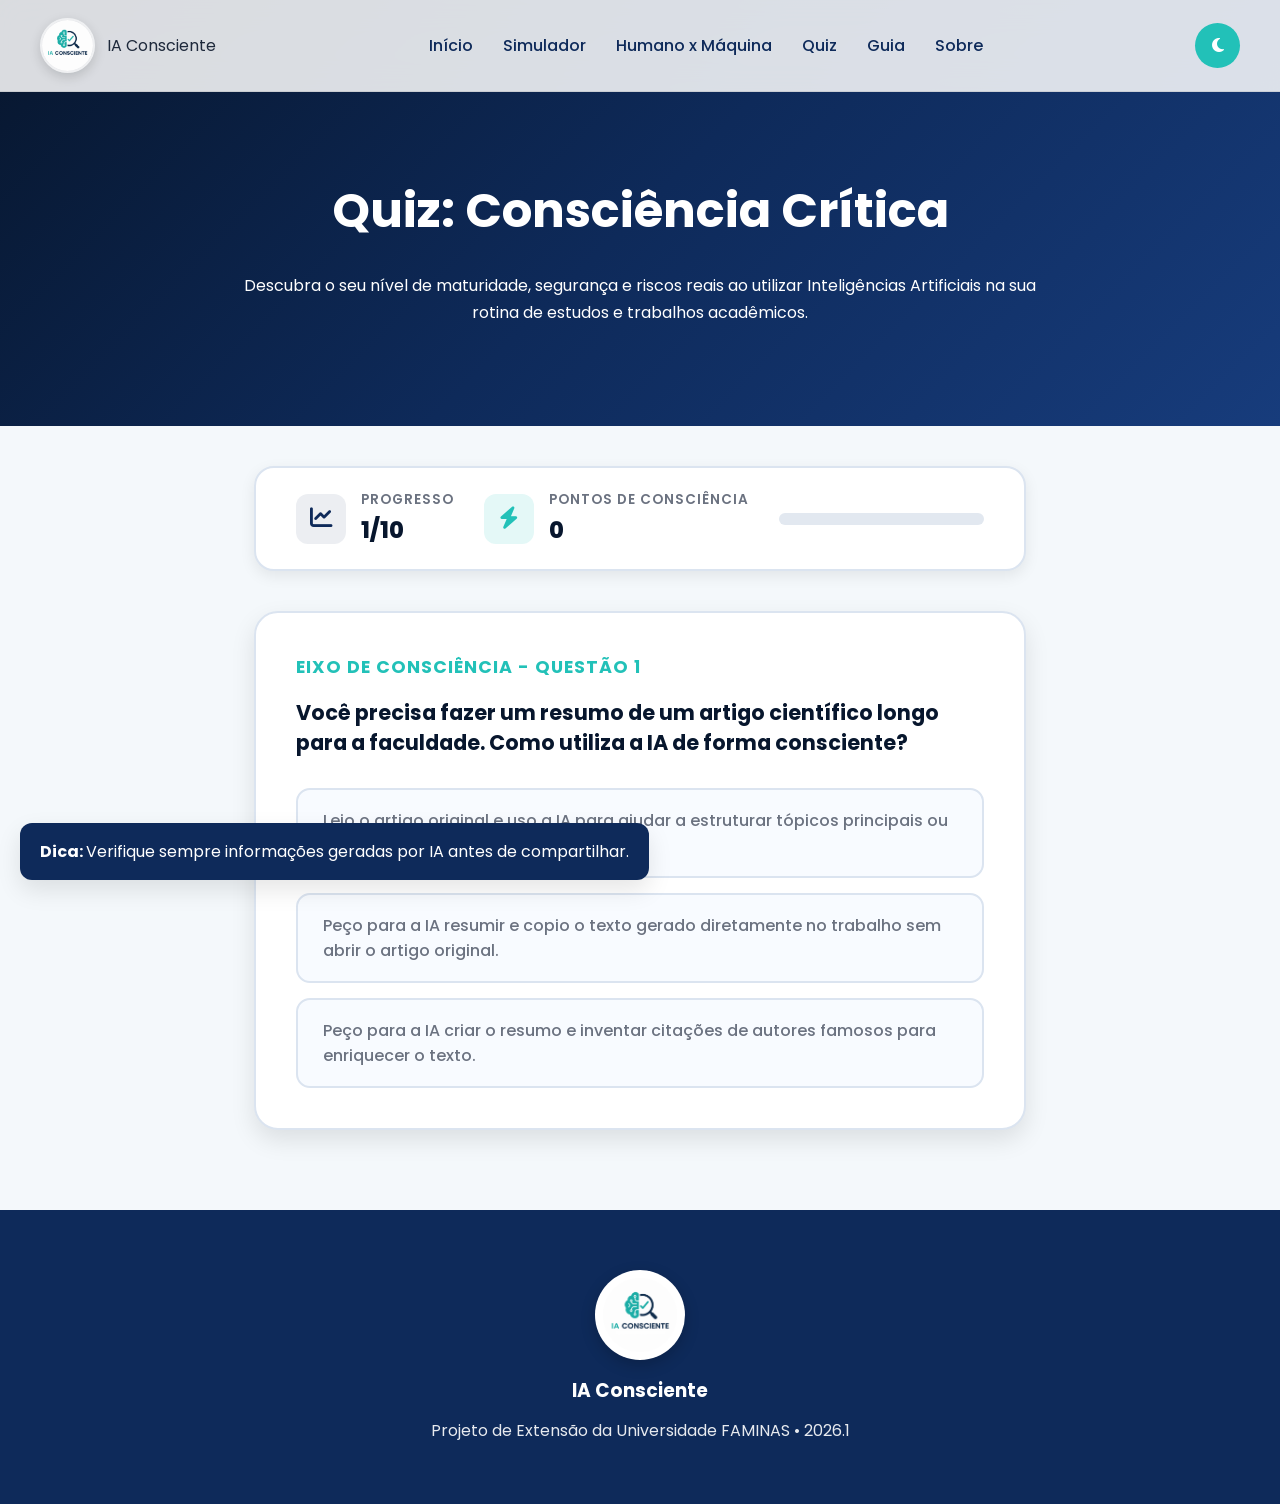
==== html/quiz.html @ b516a32a "simulador + turing + quiz" ====
<!doctype html>
<html lang="pt-BR">
  <head>
    <meta charset="UTF-8" />
    <meta name="viewport" content="width=device-width, initial-scale=1.0" />
    <title>Quiz Consciência de IA | IA Consciente</title>

    <link rel="icon" href="../img/logo-arredondada.png" type="image/png" />

    <link rel="stylesheet" href="../css/style.css" />
    <link rel="stylesheet" href="../css/quiz.css" />

    <link rel="preconnect" href="https://fonts.googleapis.com" />
    <link rel="preconnect" href="https://fonts.gstatic.com" crossorigin />
    <link
      href="https://fonts.googleapis.com/css2?family=Poppins:wght@300;400;500;600;700;800&display=swap"
      rel="stylesheet"
    />

    <link
      rel="stylesheet"
      href="https://cdnjs.cloudflare.com/ajax/libs/font-awesome/6.5.2/css/all.min.css"
    />
  </head>
  <body>
    <header>
      <nav class="navbar" aria-label="Navegação principal">
        <a href="index.html" class="logo-area">
          <img src="../img/logo.png" alt="IA Consciente" loading="lazy" />
          <span>IA Consciente</span>
        </a>

        <ul class="nav-links">
          <li><a href="index.html">Início</a></li>
          <li><a href="simulador.html">Simulador</a></li>
          <li><a href="turing.html">Humano x Máquina</a></li>
          <li><a href="quiz.html">Quiz</a></li>
          <li><a href="#guia-verificacao">Guia</a></li>
          <li><a href="sobre.html">Sobre</a></li>
        </ul>

        <div class="nav-buttons">
          <button
            id="darkModeBtn"
            type="button"
            aria-label="Alternar modo escuro"
          >
            <i class="fa-solid fa-moon"></i>
          </button>
          <button id="menuBtn" type="button" aria-label="Abrir menu">
            <i class="fa-solid fa-bars"></i>
          </button>
        </div>
      </nav>
    </header>

    <section class="page-header quiz-hero">
      <div class="container">
        <h1>Quiz: Consciência Crítica</h1>
        <p class="hero-subtitle">
          Descubra o seu nível de maturidade, segurança e riscos reais ao
          utilizar Inteligências Artificiais na sua rotina de estudos e
          trabalhos acadêmicos.
        </p>
      </div>
    </section>

    <div class="quiz-container">
      <div class="painel-gamificado" id="painel-status-quiz">
        <div class="status-item">
          <div class="status-icone"><i class="fa-solid fa-chart-line"></i></div>
          <div class="status-info">
            <span class="status-label">Progresso</span>
            <span class="status-valor" id="pergunta-atual-txt">1/10</span>
          </div>
        </div>

        <div class="status-item">
          <div class="status-icone score-icon">
            <i class="fa-solid fa-bolt"></i>
          </div>
          <div class="status-info">
            <span class="status-label">Pontos de Consciência</span>
            <span class="status-valor" id="pontos-quiz-txt">0</span>
          </div>
        </div>

        <div class="barra-progresso-quiz">
          <div id="progresso-preenchido-quiz"></div>
        </div>
      </div>

      <div id="quiz-dinamico"></div>
    </div>

    <footer>
      <img src="../img/logo.png" alt="Logo IA Consciente" loading="lazy" />
      <h3>IA Consciente</h3>
      <p>Projeto de Extensão da Universidade FAMINAS • 2026.1</p>
    </footer>

    <script src="../js/script.js"></script>
    <script src="../js/quiz.js"></script>
  </body>
</html>
---- css/style.css ----
/* ==================================================
   RESET
================================================== */

* {
  margin: 0;
  padding: 0;
  box-sizing: border-box;
}

html {
  scroll-behavior: smooth;
}

body {
  font-family: "Poppins", sans-serif;
  background: #f4f8fb;
  color: #1e293b;
  overflow-x: hidden;
  line-height: 1.7;
}

img {
  max-width: 100%;
  display: block;
}

a {
  text-decoration: none;
}

ul {
  list-style: none;
}

/* ==================================================
   VARIÁVEIS
================================================== */

:root {
  --primary: #0e2a5a;
  --primary-dark: #07162d;
  --primary-light: #173c7c;

  --secondary: #22c1b8;
  --secondary-light: #48ddd5;
  --secondary-dark: #17a79f;

  --white: #ffffff;

  --dark: #07162d;

  --gray: #6b7280;
  --gray-light: #94a3b8;

  --bg: #f4f8fb;

  --card: #ffffff;

  --shadow-sm: 0 5px 15px rgba(0, 0, 0, 0.08);

  --shadow-md: 0 10px 25px rgba(0, 0, 0, 0.1);

  --shadow-lg: 0 20px 40px rgba(0, 0, 0, 0.15);

  --transition: 0.3s;
}

.dark .nav-links.ativo {
  background: #11213f;
  border: 1px solid rgba(255, 255, 255, 0.1);
}

.dark .nav-links.ativo a {
  color: white;
}

.dark .nav-links.ativo a:hover {
  color: var(--secondary);
}

.dark #menuBtn {
  color: white;
}

.dark .hero {
  background: linear-gradient(135deg, #07162d, #081120);
}
.dark .logo-area img {
  border-color: rgba(255, 255, 255, 0.15);
}

/* ==================================================
   CONTAINER GLOBAL
================================================== */

.container {
  max-width: 1300px;
  margin: auto;
  padding: 0 20px;
}

/* ==================================================
   UTILITÁRIOS
================================================== */

.text-center {
  text-align: center;
}

.hidden {
  display: none;
}

.mt-1 {
  margin-top: 10px;
}

.mt-2 {
  margin-top: 20px;
}

.mt-3 {
  margin-top: 30px;
}

.mt-4 {
  margin-top: 40px;
}

.mb-1 {
  margin-bottom: 10px;
}

.mb-2 {
  margin-bottom: 20px;
}

.mb-3 {
  margin-bottom: 30px;
}

.mb-4 {
  margin-bottom: 40px;
}

/* ==================================================
   TÍTULOS GLOBAIS
================================================== */

.section-title {
  text-align: center;
  font-size: 2.8rem;
  color: var(--primary);
  margin-bottom: 15px;
}

.section-subtitle {
  text-align: center;
  max-width: 800px;
  margin: auto;
  margin-bottom: 50px;
  color: var(--gray);
}

/* ==================================================
   DARK MODE
================================================== */

.dark {
  background: #081120;
  color: white;
}

.dark header {
  background: rgba(8, 17, 32, 0.92);
}

.dark .logo-area span {
  color: white;
}

.dark .nav-links a {
  color: white;
}

.dark .card,
.dark .risk,
.dark .case-card,
.dark .stat-card,
.dark .default-card {
  background: #11213f;
  color: white;
}

.dark .benefits-grid div {
  background: #11213f;
}

.dark footer {
  background: #050d1a;
}

.dark .about {
  color: white;
}

.dark .cta {
  background: linear-gradient(135deg, #07162d, #0e2a5a);
}
.dark .cases {
  background: #0b1830;
}

.dark .cases h2 {
  color: white;
}

.dark h2 {
  color: white;
}

/* ==================================================
   HEADER
================================================== */

header {
  width: 100%;

  position: fixed;

  top: 0;

  z-index: 1000;

  backdrop-filter: blur(15px);

  background: rgba(255, 255, 255, 0.85);

  border-bottom: 1px solid rgba(0, 0, 0, 0.08);
}

/* ==================================================
   NAVBAR
================================================== */

.navbar {
  max-width: 1300px;

  margin: auto;

  display: flex;

  justify-content: space-between;

  align-items: center;

  padding: 18px 40px;
}

.logo-area {
  display: flex;
  align-items: center;
  gap: 12px;
  text-decoration: none;
  color: inherit;
}
.logo-area img {
  width: 55px;
  height: 55px;
  border-radius: 50%;
  object-fit: cover;
  box-shadow: 0 4px 12px rgba(0, 0, 0, 0.15);
  border: 2px solid rgba(255, 255, 255, 0.6);
}

.nav-links {
  display: flex;

  gap: 30px;
}

.nav-links a {
  color: var(--primary);

  font-weight: 500;

  position: relative;

  transition: var(--transition);
}

.nav-links a:hover {
  color: var(--secondary);
}

.nav-links a::after {
  content: "";

  position: absolute;

  left: 0;

  bottom: -5px;

  width: 0;

  height: 2px;

  background: var(--secondary);

  transition: 0.3s;
}

.nav-links a:hover::after {
  width: 100%;
}

#darkModeBtn {
  border: none;

  width: 45px;

  height: 45px;

  border-radius: 50%;

  cursor: pointer;

  background: var(--secondary);

  color: white;

  font-size: 1rem;

  transition: 0.3s;
}

#darkModeBtn:hover {
  transform: rotate(15deg);
}

.nav-buttons {
  display: flex;

  align-items: center;

  gap: 10px;
}

#menuBtn {
  display: none;

  border: none;

  background: transparent;

  cursor: pointer;

  font-size: 1.5rem;

  color: var(--primary);
}

/* ==================================================
   HERO
================================================== */

.hero {
  min-height: 100vh;

  display: flex;

  align-items: center;

  padding: 120px 8% 50px;

  background: linear-gradient(135deg, #0e2a5a, #22c1b8);

  position: relative;

  overflow: hidden;

  padding-bottom: 120px;
}

.hero::before {
  content: "";

  position: absolute;

  width: 500px;

  height: 500px;

  border-radius: 50%;

  background: rgba(255, 255, 255, 0.08);

  top: -200px;

  right: -150px;
}

.hero::after {
  content: "";

  position: absolute;

  width: 350px;

  height: 350px;

  border-radius: 50%;

  background: rgba(255, 255, 255, 0.05);

  bottom: -100px;

  left: -100px;
}

.hero-content {
  max-width: 1300px;

  margin: auto;

  display: flex;

  align-items: center;

  justify-content: space-between;

  gap: 50px;

  position: relative;

  z-index: 2;
}

.hero-text {
  flex: 1;

  color: white;
}

.hero-text h1 {
  font-size: 4rem;

  line-height: 1.2;

  margin-bottom: 25px;
}

.hero-text p {
  font-size: 1.15rem;

  max-width: 650px;

  margin-bottom: 30px;
}

.hero-image {
  flex: 1;

  display: flex;

  justify-content: center;

  align-items: center;
}

.hero-image img {
  width: 400px;

  border-radius: 50%;

  background: white;

  padding: 15px;

  box-shadow: 0 0 30px rgba(255, 255, 255, 0.3);

  animation: float 4s ease-in-out infinite;
}

/* ==================================================
   BOTÕES
================================================== */

.hero-buttons {
  display: flex;

  gap: 20px;

  flex-wrap: wrap;
}

.btn-primary {
  display: inline-block;

  padding: 15px 30px;

  border-radius: 50px;

  background: white;

  color: var(--primary);

  font-weight: 700;

  transition: 0.3s;
}

.btn-primary:hover {
  transform: translateY(-5px);

  box-shadow: var(--shadow-lg);
}

.btn-secondary {
  display: inline-block;

  padding: 15px 30px;

  border-radius: 50px;

  border: 2px solid white;

  color: white;

  transition: 0.3s;
}

.btn-secondary:hover {
  background: white;

  color: var(--primary);
}

/* ==================================================
   HEADER PÁGINAS INTERNAS
================================================== */

.page-header {
  padding-top: 170px;

  text-align: center;
}

.page-header h1 {
  font-size: 3rem;

  color: var(--primary);
}

.page-header p {
  max-width: 800px;

  margin: 20px auto;

  color: var(--gray);
}

/* ==================================================
   ESTATÍSTICAS
================================================== */

.stats {
  max-width: 1200px;

  margin: -60px auto 100px;

  display: grid;

  grid-template-columns: repeat(3, 1fr);

  gap: 25px;

  padding: 0 30px;

  position: relative;

  z-index: 10;
}

.stat-card {
  background: white;

  padding: 40px;

  border-radius: 20px;

  text-align: center;

  box-shadow: var(--shadow-md);

  transition: 0.3s;
}

.stat-card h2 {
  font-size: 3rem;

  color: var(--secondary);

  margin-bottom: 10px;
}

.stat-card p {
  margin-top: 0;
}

.stat-card:hover {
  transform: translateY(-8px);
}

.stat-card h2 {
  font-size: 3rem;

  color: var(--secondary);
}

.stat-card p {
  margin-top: 10px;
}

/* ==================================================
   SEÇÕES
================================================== */

section {
  padding: 100px 8%;
}

section h2 {
  text-align: center;

  font-size: 2.6rem;

  color: var(--primary);

  margin-bottom: 30px;
}

.about {
  max-width: 1000px;

  margin: auto;

  text-align: center;
}

.about p {
  margin-top: 20px;

  line-height: 1.9;
}

/* ==================================================
   CARDS
================================================== */

.cards {
  display: grid;

  grid-template-columns: repeat(3, 1fr);

  gap: 30px;
}

.card {
  background: white;

  padding: 40px;

  border-radius: 20px;

  text-align: center;

  box-shadow: var(--shadow-md);

  transition: 0.3s;
}

.card:hover {
  transform: translateY(-10px);

  box-shadow: var(--shadow-lg);
}

.card i {
  font-size: 3rem;

  color: var(--secondary);

  margin-bottom: 20px;
}

.card h3 {
  margin-bottom: 15px;
}

.card p {
  line-height: 1.7;
}

/* ==================================================
   CARD GLOBAL
================================================== */

.default-card {
  background: white;

  padding: 30px;

  border-radius: 20px;

  box-shadow: var(--shadow-md);

  transition: 0.3s;
}

.default-card:hover {
  transform: translateY(-8px);

  box-shadow: var(--shadow-lg);
}

/* ==================================================
   BENEFÍCIOS
================================================== */

.benefits-grid {
  display: grid;

  grid-template-columns: repeat(4, 1fr);

  gap: 20px;
}

.benefits-grid div {
  background: var(--primary);

  color: white;

  padding: 30px;

  border-radius: 20px;

  text-align: center;

  font-size: 1.2rem;

  transition: 0.3s;
}

.benefits-grid div:hover {
  transform: translateY(-8px);
}

.benefits-grid i {
  display: block;

  font-size: 2rem;

  margin-bottom: 15px;
}

/* ==================================================
   RISCOS
================================================== */

.risk-list {
  display: grid;

  grid-template-columns: repeat(3, 1fr);

  gap: 25px;
}

.risk {
  background: white;

  padding: 30px;

  border-left: 6px solid #ff5757;

  border-radius: 15px;

  box-shadow: var(--shadow-md);

  transition: 0.3s;
}

.risk:hover {
  transform: translateY(-8px);

  box-shadow: var(--shadow-lg);
}

.risk h3 {
  margin-bottom: 10px;
}

/* ==================================================
   CASOS REAIS
================================================== */

.cases {
  background: #eef6fb;
}

.case-card {
  background: white;

  padding: 30px;

  border-radius: 20px;

  margin-top: 25px;

  box-shadow: var(--shadow-md);

  transition: 0.3s;
}

.case-card:hover {
  transform: translateY(-8px);

  box-shadow: var(--shadow-lg);
}

.case-card h3 {
  margin-bottom: 15px;
}
/* ==================================================
   CTA
================================================== */

.cta {
  text-align: center;

  background: linear-gradient(135deg, #0e2a5a, #22c1b8);

  color: white;
}

.cta h2 {
  color: white;
}

.cta p {
  margin: 20px 0 35px;

  font-size: 1.1rem;
}

/* ==================================================
   FOOTER
================================================== */

footer {
  background: var(--primary);

  color: white;

  text-align: center;

  padding: 60px 20px;
}

footer img {
  width: 90px;

  margin: auto;

  margin-bottom: 15px;

  border-radius: 50%;

  background: white;

  padding: 8px;

  box-shadow: 0 5px 15px rgba(0, 0, 0, 0.2);
}

footer h3 {
  margin-bottom: 10px;
}

footer p {
  margin-top: 10px;

  opacity: 0.9;
}

/* ==================================================
   GRIDS GLOBAIS
================================================== */

.grid-2 {
  display: grid;

  grid-template-columns: repeat(2, 1fr);

  gap: 30px;
}

.grid-3 {
  display: grid;

  grid-template-columns: repeat(3, 1fr);

  gap: 30px;
}

.grid-4 {
  display: grid;

  grid-template-columns: repeat(4, 1fr);

  gap: 30px;
}

/* ==================================================
   REVEAL ANIMATION
================================================== */

.card,
.risk,
.case-card,
.stat-card,
.about,
.benefits-grid div {
  opacity: 0;

  transform: translateY(40px);

  transition: all 0.8s ease;
}

.mostrar {
  opacity: 1 !important;

  transform: translateY(0) !important;
}

/* ==================================================
   BOTÃO VOLTAR AO TOPO
================================================== */

#btnTopo {
  position: fixed;

  right: 30px;

  bottom: 30px;

  width: 55px;

  height: 55px;

  border: none;

  border-radius: 50%;

  cursor: pointer;

  background: var(--secondary);

  color: white;

  font-size: 1.2rem;

  box-shadow: var(--shadow-md);

  opacity: 0;

  pointer-events: none;

  transition: 0.3s;

  z-index: 999;
}

#btnTopo:hover {
  transform: translateY(-5px);
}

#btnTopo.show {
  opacity: 1;

  pointer-events: all;
}

/* ==================================================
   MENSAGEM FLUTUANTE
================================================== */

.mensagem-ia {
  position: fixed;

  left: 20px;

  bottom: 20px;

  background: var(--primary);

  color: white;

  padding: 15px 20px;

  border-radius: 12px;

  box-shadow: var(--shadow-md);

  z-index: 999;
}

.sumir {
  opacity: 0;

  transition: 1s;
}

/* ==================================================
   ANIMAÇÕES
================================================== */

@keyframes float {
  0% {
    transform: translateY(0);
  }

  50% {
    transform: translateY(-20px);
  }

  100% {
    transform: translateY(0);
  }
}

@keyframes fadeIn {
  from {
    opacity: 0;
  }

  to {
    opacity: 1;
  }
}

@keyframes slideUp {
  from {
    opacity: 0;

    transform: translateY(40px);
  }

  to {
    opacity: 1;

    transform: translateY(0);
  }
}

@keyframes zoomIn {
  from {
    opacity: 0;

    transform: scale(0.8);
  }

  to {
    opacity: 1;

    transform: scale(1);
  }
}

.fade-in {
  animation: fadeIn 0.8s ease;
}

.slide-up {
  animation: slideUp 0.8s ease;
}

.zoom-in {
  animation: zoomIn 0.8s ease;
}

/* ==================================================
   SCROLLBAR
================================================== */

::-webkit-scrollbar {
  width: 10px;
}

::-webkit-scrollbar-track {
  background: #e8eef4;
}

::-webkit-scrollbar-thumb {
  background: var(--secondary);

  border-radius: 20px;
}

::-webkit-scrollbar-thumb:hover {
  background: var(--secondary-dark);
}

/* ==================================================
   RESPONSIVIDADE
================================================== */

@media (max-width: 1100px) {
  .hero-content {
    flex-direction: column;

    text-align: center;
  }

  .hero-text h1 {
    font-size: 3rem;
  }

  .cards,
  .benefits-grid,
  .risk-list,
  .stats,
  .grid-2,
  .grid-3,
  .grid-4 {
    grid-template-columns: 1fr;
  }
}

/* ==================================================
   RESPONSIVIDADE
================================================== */

@media (max-width: 1100px) {
  .hero-content {
    flex-direction: column;
    text-align: center;
  }

  .hero-text h1 {
    font-size: 3rem;
  }

  .cards,
  .benefits-grid,
  .risk-list,
  .stats,
  .grid-2,
  .grid-3,
  .grid-4 {
    grid-template-columns: 1fr;
  }
}

@media (max-width: 768px) {
  .navbar {
    padding: 18px 20px;
  }

  .nav-links {
    display: none;
  }

  #menuBtn {
    display: block;
  }

  .nav-links.ativo {
    display: flex !important;

    flex-direction: column;

    position: fixed;

    top: 80px;

    left: 10px;

    right: 10px;

    background: white;

    border-radius: 15px;

    padding: 20px;

    gap: 15px;

    box-shadow: 0 10px 30px rgba(0, 0, 0, 0.15);

    z-index: 9999;
  }

  .hero {
    padding-top: 140px;
  }

  .hero-text h1 {
    font-size: 2.3rem;
  }

  .hero-text p {
    font-size: 1rem;
  }

  .hero-image img {
    width: 260px;
  }

  .hero-buttons {
    justify-content: center;
  }

  section {
    padding: 70px 6%;
  }

  .section-title,
  section h2 {
    font-size: 2rem;
  }

  .page-header h1 {
    font-size: 2.2rem;
  }

  /* ======================
     STATS MOBILE
  ====================== */

  .stats {
    grid-template-columns: 1fr;

    max-width: 500px;

    width: 100%;

    margin: 40px auto;

    padding: 0 15px;

    gap: 20px;
  }

  .stat-card {
    width: 100%;

    margin: 0 auto;

    padding: 25px;
  }

  .stat-card h2 {
    font-size: 2.3rem;

    margin-bottom: 8px;

    line-height: 1;
  }

  .stat-card p {
    margin-top: 0;
  }
}

@media (max-width: 480px) {
  .hero-text h1 {
    font-size: 1.9rem;
  }

  .hero-buttons {
    flex-direction: column;
  }

  .btn-primary,
  .btn-secondary {
    width: 100%;
    text-align: center;
  }

  .hero-image img {
    width: 220px;
  }

  .logo-area span {
    display: block;
    font-size: 1rem;
  }
}
---- css/quiz.css ----
/* ==================================
   HERO & TEXTOS
================================== */
.quiz-hero {
  padding-top: 170px;
  padding-bottom: 80px;
  text-align: center;
  background: linear-gradient(
    135deg,
    var(--primary-dark),
    var(--primary),
    var(--primary-light)
  );
  color: var(--white);
}

.quiz-hero h1 {
  color: var(--white) !important;
}

.hero-subtitle {
  color: var(--white) !important;
  opacity: 1 !important;
  font-weight: 400;
  max-width: 800px;
  margin: auto;
}

.dark .quiz-hero {
  background: linear-gradient(135deg, #07162d, #0b1830);
}

/* ==================================
   CONTAINER PRINCIPAL
================================== */
.quiz-container {
  max-width: 900px;
  margin: 40px auto 80px;
  padding: 0 5%;
  /* Bloqueia a seleção de texto em todo o corpo do quiz */
  -webkit-user-select: none; /* Safari */
  -moz-user-select: none; /* Firefox */
  -ms-user-select: none; /* IE10+/Edge */
  user-select: none; /* Padrão */
}

/* ==================================
   PAINEL GAMIFICADO (PLACAR)
================================== */
.painel-gamificado {
  background: var(--white);
  border: 2px solid #dbe4f0;
  border-radius: 20px;
  padding: 20px 40px;
  display: flex;
  align-items: center;
  justify-content: space-between;
  gap: 30px;
  margin-bottom: 40px;
  box-shadow: var(--shadow-sm);
  position: relative;
  overflow: hidden;
}

.dark .painel-gamificado {
  background: #0b1830;
  border-color: #1c315a;
}

.status-item {
  display: flex;
  align-items: center;
  gap: 15px;
  z-index: 2;
}

.status-icone {
  width: 50px;
  height: 50px;
  background: rgba(14, 42, 90, 0.08);
  border-radius: 12px;
  display: flex;
  align-items: center;
  justify-content: center;
  font-size: 1.4rem;
  color: var(--primary);
}

.status-icone.score-icon {
  background: rgba(34, 193, 184, 0.12);
  color: #22c1b8;
}

.dark .status-icone {
  background: rgba(255, 255, 255, 0.05);
  color: var(--white);
}

.dark .status-icone.score-icon {
  background: rgba(34, 193, 184, 0.15);
  color: var(--secondary);
}

.status-info {
  display: flex;
  flex-direction: column;
}

.status-label {
  font-size: 0.85rem;
  text-transform: uppercase;
  letter-spacing: 1px;
  color: var(--gray);
  font-weight: 600;
}

.status-valor {
  font-size: 1.4rem;
  font-weight: 800;
  color: var(--primary-dark);
}

.dark .status-valor {
  color: var(--white);
}

/* BARRA DE PROGRESSO DO QUIZ */
.barra-progresso-quiz {
  flex: 1;
  height: 12px;
  background: #e2e8f0;
  border-radius: 10px;
  overflow: hidden;
}

.dark .barra-progresso-quiz {
  background: #1c315a;
}

#progresso-preenchido-quiz {
  height: 100%;
  width: 0%;
  background: linear-gradient(90deg, var(--primary), var(--secondary));
  border-radius: 10px;
  transition: width 0.4s cubic-bezier(0.4, 0, 0.2, 1);
}

/* ==================================
   CARD DA QUESTÃO
================================== */
.pergunta-card {
  background: var(--white);
  padding: 40px;
  border-radius: 24px;
  box-shadow: var(--shadow-md);
  border: 2px solid #dbe4f0;
  animation: animacaoEntrada 0.4s ease-out forwards;
}

.dark .pergunta-card {
  background: #0b1830;
  border-color: #1c315a;
}

.pergunta-card h2 {
  font-size: 1.1rem;
  color: var(--secondary);
  text-transform: uppercase;
  margin-bottom: 15px;
  letter-spacing: 1px;
}

.pergunta-card p {
  font-size: 1.3rem;
  font-weight: 700;
  color: var(--primary-dark);
  margin-bottom: 30px;
  line-height: 1.45;
}

.dark .pergunta-card p {
  color: var(--white);
}

/* LISTA DE ALTERNATIVAS */
.alternativas-lista {
  display: flex;
  flex-direction: column;
  gap: 15px;
}

.alternativa-btn {
  background: #f8fbff;
  border: 2px solid #dbe4f0;
  padding: 18px 25px;
  border-radius: 14px;
  text-align: left;
  font-family: inherit;
  font-size: 1rem;
  font-weight: 500;
  cursor: pointer;
  color: var(--gray);
  transition: 0.25s cubic-bezier(0.25, 0.8, 0.25, 1);
  /* Proteção extra para os botões */
  -webkit-user-select: none;
  -moz-user-select: none;
  -ms-user-select: none;
  user-select: none;
}

.dark .alternativa-btn {
  background: #07162d;
  border-color: #1c315a;
  color: rgba(255, 255, 255, 0.8);
}

.alternativa-btn:hover {
  border-color: var(--secondary);
  background: rgba(34, 193, 184, 0.05);
  color: var(--primary-dark);
  transform: translateX(6px);
}

.dark .alternativa-btn:hover {
  color: var(--white);
  background: rgba(34, 193, 184, 0.08);
}

/* ==================================
   ESTADOS DE FEEDBACK APÓS O CLIQUE
================================== */
.alternativa-btn.correta {
  background: rgba(34, 193, 184, 0.15) !important;
  border-color: #22c1b8 !important;
  color: #1a948d !important;
  font-weight: 600;
}

.dark .alternativa-btn.correta {
  color: #22c1b8 !important;
  background: rgba(34, 193, 184, 0.2) !important;
}

.alternativa-btn.errada {
  background: rgba(255, 87, 87, 0.15) !important;
  border-color: #ff5757 !important;
  color: #d64545 !important;
  font-weight: 600;
}

.dark .alternativa-btn.errada {
  color: #ff5757 !important;
  background: rgba(255, 87, 87, 0.2) !important;
}

/* DESABILITA CLIQUES, HOVER E MOVIMENTOS */
.alternativa-btn.desabilitada {
  pointer-events: none !important;
  cursor: default !important;
  transform: none !important;
}

.alternativa-btn.desabilitada:hover {
  transform: none !important;
  border-color: #dbe4f0;
  background: #f8fbff;
}

.dark .alternativa-btn.desabilitada:hover {
  border-color: #1c315a;
  background: #07162d;
}

/* ==================================
   TELA FINAL DE RESULTADO
================================== */
.center-card {
  background: var(--white);
  padding: 50px 40px;
  border-radius: 25px;
  text-align: center;
  box-shadow: var(--shadow-md);
  border: 2px solid #dbe4f0;
  animation: animacaoEntrada 0.5s ease;
}

.dark .center-card {
  background: #0b1830;
  border-color: #1c315a;
}

.risco-alto {
  color: #ff5757 !important;
}
.risco-medio {
  color: #f59e0b !important;
}
.risco-baixo {
  color: #22c1b8 !important;
}

@keyframes animacaoEntrada {
  from {
    opacity: 0;
    transform: translateY(15px);
  }
  to {
    opacity: 1;
    transform: translateY(0);
  }
}

@media (max-width: 768px) {
  .painel-gamificado {
    flex-direction: column;
    padding: 25px;
    gap: 20px;
  }
  .pergunta-card {
    padding: 25px;
  }
  .pergunta-card p {
    font-size: 1.15rem;
  }
}
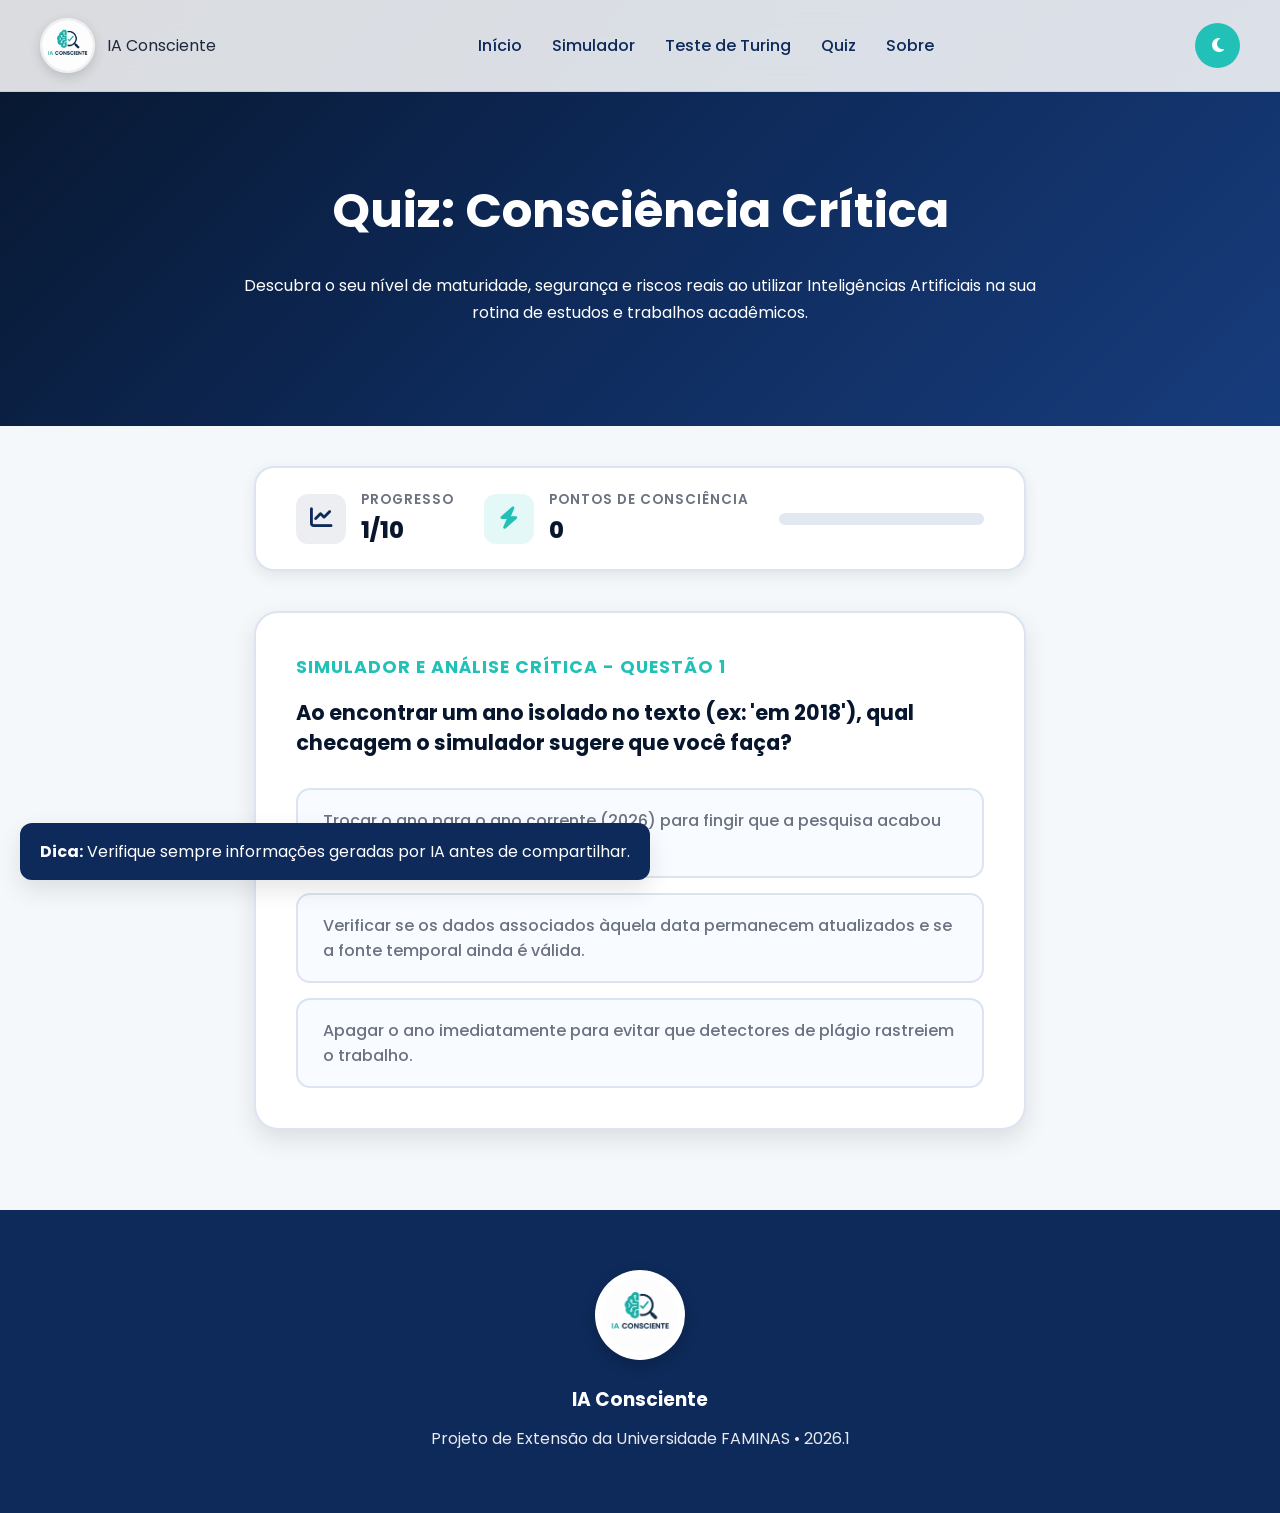
==== commit 7dba05ac: "att final" ====
--- a/html/quiz.html
+++ b/html/quiz.html
@@ -33,9 +33,8 @@
         <ul class="nav-links">
           <li><a href="index.html">Início</a></li>
           <li><a href="simulador.html">Simulador</a></li>
-          <li><a href="turing.html">Humano x Máquina</a></li>
+          <li><a href="turing.html">Teste de Turing</a></li>
           <li><a href="quiz.html">Quiz</a></li>
-          <li><a href="#guia-verificacao">Guia</a></li>
           <li><a href="sobre.html">Sobre</a></li>
         </ul>
 
--- a/css/style.css
+++ b/css/style.css
@@ -1,7 +1,6 @@
 /* ==================================================
-   RESET
+   RESET & CONFIGURAÇÕES GLOBAIS
 ================================================== */
-
 * {
   margin: 0;
   padding: 0;
@@ -10,6 +9,18 @@
 
 html {
   scroll-behavior: smooth;
+}
+
+/* Força a remoção de sublinhados e marcadores diretamente nas tags raiz */
+a {
+  text-decoration: none !important;
+}
+
+ul,
+ol,
+li {
+  list-style: none !important;
+  list-style-type: none !important;
 }
 
 body {
@@ -18,25 +29,43 @@
   color: #1e293b;
   overflow-x: hidden;
   line-height: 1.7;
-}
-
-img {
-  max-width: 100%;
-  display: block;
-}
-
-a {
-  text-decoration: none;
-}
-
-ul {
-  list-style: none;
+  transition:
+    background-color 0.5s ease,
+    color 0.5s ease;
+}
+
+/* Transição global e suave para todos os elementos do projeto */
+.card,
+.risk,
+.case-card,
+.stat-card,
+.default-card,
+.benefits-grid div,
+.guia-card,
+.caso-card-real,
+.cta-interativa-secao,
+header,
+footer,
+h1,
+h2,
+h3,
+p,
+i,
+a,
+span,
+div {
+  transition:
+    background 0.5s ease,
+    background-color 0.5s ease,
+    color 0.5s ease,
+    border-color 0.5s ease,
+    transform 0.3s ease,
+    box-shadow 0.3s ease;
 }
 
 /* ==================================================
-   VARIÁVEIS
+   VARIÁVEIS DE AMBIENTE
 ================================================== */
-
 :root {
   --primary: #0e2a5a;
   --primary-dark: #07162d;
@@ -47,107 +76,32 @@
   --secondary-dark: #17a79f;
 
   --white: #ffffff;
-
   --dark: #07162d;
-
   --gray: #6b7280;
   --gray-light: #94a3b8;
-
   --bg: #f4f8fb;
-
   --card: #ffffff;
 
   --shadow-sm: 0 5px 15px rgba(0, 0, 0, 0.08);
-
   --shadow-md: 0 10px 25px rgba(0, 0, 0, 0.1);
-
   --shadow-lg: 0 20px 40px rgba(0, 0, 0, 0.15);
-
   --transition: 0.3s;
 }
 
-.dark .nav-links.ativo {
-  background: #11213f;
-  border: 1px solid rgba(255, 255, 255, 0.1);
-}
-
-.dark .nav-links.ativo a {
-  color: white;
-}
-
-.dark .nav-links.ativo a:hover {
-  color: var(--secondary);
-}
-
-.dark #menuBtn {
-  color: white;
-}
-
-.dark .hero {
-  background: linear-gradient(135deg, #07162d, #081120);
-}
-.dark .logo-area img {
-  border-color: rgba(255, 255, 255, 0.15);
-}
-
 /* ==================================================
-   CONTAINER GLOBAL
+   ESTRUTURA E LAYOUT GLOBAL
 ================================================== */
-
 .container {
   max-width: 1300px;
   margin: auto;
   padding: 0 20px;
 }
 
-/* ==================================================
-   UTILITÁRIOS
-================================================== */
-
-.text-center {
-  text-align: center;
-}
-
-.hidden {
-  display: none;
-}
-
-.mt-1 {
-  margin-top: 10px;
-}
-
-.mt-2 {
-  margin-top: 20px;
-}
-
-.mt-3 {
-  margin-top: 30px;
-}
-
-.mt-4 {
-  margin-top: 40px;
-}
-
-.mb-1 {
-  margin-bottom: 10px;
-}
-
-.mb-2 {
-  margin-bottom: 20px;
-}
-
-.mb-3 {
-  margin-bottom: 30px;
-}
-
-.mb-4 {
-  margin-bottom: 40px;
-}
-
-/* ==================================================
-   TÍTULOS GLOBAIS
-================================================== */
-
+section {
+  padding: 100px 8%;
+}
+
+section h2,
 .section-title {
   text-align: center;
   font-size: 2.8rem;
@@ -163,98 +117,74 @@
   color: var(--gray);
 }
 
+/* Grids Padronizados */
+.grid-2 {
+  display: grid;
+  grid-template-columns: repeat(2, 1fr);
+  gap: 30px;
+}
+.grid-3 {
+  display: grid;
+  grid-template-columns: repeat(3, 1fr);
+  gap: 30px;
+}
+.grid-4 {
+  display: grid;
+  grid-template-columns: repeat(4, 1fr);
+  gap: 30px;
+}
+
+/* Utilitários de Margem */
+.text-center {
+  text-align: center;
+}
+.hidden {
+  display: none;
+}
+.mt-1 {
+  margin-top: 10px;
+}
+.mt-2 {
+  margin-top: 20px;
+}
+.mt-3 {
+  margin-top: 30px;
+}
+.mt-4 {
+  margin-top: 40px;
+}
+.mb-1 {
+  margin-bottom: 10px;
+}
+.mb-2 {
+  margin-bottom: 20px;
+}
+.mb-3 {
+  margin-bottom: 30px;
+}
+.mb-4 {
+  margin-bottom: 40px;
+}
+
 /* ==================================================
-   DARK MODE
+   HEADER & NAVEGAÇÃO
 ================================================== */
-
-.dark {
-  background: #081120;
-  color: white;
-}
-
-.dark header {
-  background: rgba(8, 17, 32, 0.92);
-}
-
-.dark .logo-area span {
-  color: white;
-}
-
-.dark .nav-links a {
-  color: white;
-}
-
-.dark .card,
-.dark .risk,
-.dark .case-card,
-.dark .stat-card,
-.dark .default-card {
-  background: #11213f;
-  color: white;
-}
-
-.dark .benefits-grid div {
-  background: #11213f;
-}
-
-.dark footer {
-  background: #050d1a;
-}
-
-.dark .about {
-  color: white;
-}
-
-.dark .cta {
-  background: linear-gradient(135deg, #07162d, #0e2a5a);
-}
-.dark .cases {
-  background: #0b1830;
-}
-
-.dark .cases h2 {
-  color: white;
-}
-
-.dark h2 {
-  color: white;
-}
-
-/* ==================================================
-   HEADER
-================================================== */
-
 header {
   width: 100%;
-
   position: fixed;
-
   top: 0;
-
   z-index: 1000;
-
   backdrop-filter: blur(15px);
-
   background: rgba(255, 255, 255, 0.85);
-
   border-bottom: 1px solid rgba(0, 0, 0, 0.08);
 }
-
-/* ==================================================
-   NAVBAR
-================================================== */
 
 .navbar {
   max-width: 1300px;
-
   margin: auto;
-
   display: flex;
-
   justify-content: space-between;
-
   align-items: center;
-
   padding: 18px 40px;
 }
 
@@ -262,9 +192,9 @@
   display: flex;
   align-items: center;
   gap: 12px;
-  text-decoration: none;
   color: inherit;
 }
+
 .logo-area img {
   width: 55px;
   height: 55px;
@@ -276,17 +206,13 @@
 
 .nav-links {
   display: flex;
-
   gap: 30px;
 }
 
 .nav-links a {
   color: var(--primary);
-
   font-weight: 500;
-
   position: relative;
-
   transition: var(--transition);
 }
 
@@ -296,19 +222,12 @@
 
 .nav-links a::after {
   content: "";
-
   position: absolute;
-
   left: 0;
-
   bottom: -5px;
-
   width: 0;
-
   height: 2px;
-
   background: var(--secondary);
-
   transition: 0.3s;
 }
 
@@ -316,23 +235,21 @@
   width: 100%;
 }
 
+.nav-buttons {
+  display: flex;
+  align-items: center;
+  gap: 10px;
+}
+
 #darkModeBtn {
   border: none;
-
   width: 45px;
-
   height: 45px;
-
   border-radius: 50%;
-
   cursor: pointer;
-
   background: var(--secondary);
-
-  color: white;
-
+  color: white;
   font-size: 1rem;
-
   transition: 0.3s;
 }
 
@@ -340,359 +257,217 @@
   transform: rotate(15deg);
 }
 
-.nav-buttons {
-  display: flex;
-
-  align-items: center;
-
-  gap: 10px;
-}
-
 #menuBtn {
   display: none;
-
   border: none;
-
   background: transparent;
-
   cursor: pointer;
-
   font-size: 1.5rem;
-
   color: var(--primary);
 }
 
 /* ==================================================
-   HERO
+   HERO & BOTÕES PRINCIPAIS
 ================================================== */
-
 .hero {
   min-height: 100vh;
-
   display: flex;
-
   align-items: center;
-
   padding: 120px 8% 50px;
-
   background: linear-gradient(135deg, #0e2a5a, #22c1b8);
-
   position: relative;
-
   overflow: hidden;
-
   padding-bottom: 120px;
 }
 
 .hero::before {
   content: "";
-
   position: absolute;
-
   width: 500px;
-
   height: 500px;
-
   border-radius: 50%;
-
   background: rgba(255, 255, 255, 0.08);
-
   top: -200px;
-
   right: -150px;
 }
 
 .hero::after {
   content: "";
-
   position: absolute;
-
   width: 350px;
-
   height: 350px;
-
   border-radius: 50%;
-
   background: rgba(255, 255, 255, 0.05);
-
   bottom: -100px;
-
   left: -100px;
 }
 
 .hero-content {
   max-width: 1300px;
-
   margin: auto;
-
   display: flex;
-
   align-items: center;
-
   justify-content: space-between;
-
   gap: 50px;
-
   position: relative;
-
   z-index: 2;
 }
 
 .hero-text {
   flex: 1;
-
   color: white;
 }
 
 .hero-text h1 {
   font-size: 4rem;
-
   line-height: 1.2;
-
   margin-bottom: 25px;
 }
 
 .hero-text p {
   font-size: 1.15rem;
-
   max-width: 650px;
-
   margin-bottom: 30px;
 }
 
 .hero-image {
   flex: 1;
-
   display: flex;
-
   justify-content: center;
-
   align-items: center;
 }
 
 .hero-image img {
   width: 400px;
-
   border-radius: 50%;
-
   background: white;
-
   padding: 15px;
-
   box-shadow: 0 0 30px rgba(255, 255, 255, 0.3);
-
   animation: float 4s ease-in-out infinite;
 }
-
-/* ==================================================
-   BOTÕES
-================================================== */
 
 .hero-buttons {
   display: flex;
-
   gap: 20px;
-
   flex-wrap: wrap;
 }
 
 .btn-primary {
   display: inline-block;
-
   padding: 15px 30px;
-
   border-radius: 50px;
-
   background: white;
-
   color: var(--primary);
-
   font-weight: 700;
-
-  transition: 0.3s;
 }
 
 .btn-primary:hover {
   transform: translateY(-5px);
-
   box-shadow: var(--shadow-lg);
 }
 
 .btn-secondary {
   display: inline-block;
-
   padding: 15px 30px;
-
   border-radius: 50px;
-
   border: 2px solid white;
-
-  color: white;
-
-  transition: 0.3s;
+  color: white;
 }
 
 .btn-secondary:hover {
   background: white;
-
   color: var(--primary);
 }
-
-/* ==================================================
-   HEADER PÁGINAS INTERNAS
-================================================== */
 
 .page-header {
   padding-top: 170px;
-
   text-align: center;
 }
 
 .page-header h1 {
   font-size: 3rem;
-
   color: var(--primary);
 }
 
 .page-header p {
   max-width: 800px;
-
   margin: 20px auto;
-
   color: var(--gray);
 }
 
 /* ==================================================
-   ESTATÍSTICAS
+   COMPONENTES E ELEMENTOS REUTILIZÁVEIS
 ================================================== */
-
+.about {
+  max-width: 1000px;
+  margin: auto;
+  text-align: center;
+}
+
+.about p {
+  margin-top: 20px;
+  line-height: 1.9;
+}
+
+/* Estatísticas */
 .stats {
   max-width: 1200px;
-
   margin: -60px auto 100px;
-
   display: grid;
-
   grid-template-columns: repeat(3, 1fr);
-
   gap: 25px;
-
   padding: 0 30px;
-
   position: relative;
-
   z-index: 10;
 }
 
 .stat-card {
   background: white;
-
   padding: 40px;
-
   border-radius: 20px;
-
   text-align: center;
-
   box-shadow: var(--shadow-md);
-
-  transition: 0.3s;
 }
 
 .stat-card h2 {
   font-size: 3rem;
-
   color: var(--secondary);
-
   margin-bottom: 10px;
 }
 
 .stat-card p {
-  margin-top: 0;
+  margin-top: 10px;
 }
 
 .stat-card:hover {
   transform: translateY(-8px);
 }
 
-.stat-card h2 {
-  font-size: 3rem;
-
-  color: var(--secondary);
-}
-
-.stat-card p {
-  margin-top: 10px;
-}
-
-/* ==================================================
-   SEÇÕES
-================================================== */
-
-section {
-  padding: 100px 8%;
-}
-
-section h2 {
-  text-align: center;
-
-  font-size: 2.6rem;
-
-  color: var(--primary);
-
-  margin-bottom: 30px;
-}
-
-.about {
-  max-width: 1000px;
-
-  margin: auto;
-
-  text-align: center;
-}
-
-.about p {
-  margin-top: 20px;
-
-  line-height: 1.9;
-}
-
-/* ==================================================
-   CARDS
-================================================== */
-
+/* Cards Tradicionais */
 .cards {
   display: grid;
-
   grid-template-columns: repeat(3, 1fr);
-
   gap: 30px;
 }
 
-.card {
+.card,
+.default-card {
   background: white;
-
   padding: 40px;
-
   border-radius: 20px;
-
   text-align: center;
-
   box-shadow: var(--shadow-md);
-
-  transition: 0.3s;
-}
-
-.card:hover {
+}
+
+.card:hover,
+.default-card:hover {
   transform: translateY(-10px);
-
   box-shadow: var(--shadow-lg);
 }
 
 .card i {
   font-size: 3rem;
-
   color: var(--secondary);
-
   margin-bottom: 20px;
 }
 
@@ -700,58 +475,20 @@
   margin-bottom: 15px;
 }
 
-.card p {
-  line-height: 1.7;
-}
-
-/* ==================================================
-   CARD GLOBAL
-================================================== */
-
-.default-card {
-  background: white;
-
-  padding: 30px;
-
-  border-radius: 20px;
-
-  box-shadow: var(--shadow-md);
-
-  transition: 0.3s;
-}
-
-.default-card:hover {
-  transform: translateY(-8px);
-
-  box-shadow: var(--shadow-lg);
-}
-
-/* ==================================================
-   BENEFÍCIOS
-================================================== */
-
+/* Grid de Benefícios */
 .benefits-grid {
   display: grid;
-
   grid-template-columns: repeat(4, 1fr);
-
   gap: 20px;
 }
 
 .benefits-grid div {
   background: var(--primary);
-
-  color: white;
-
+  color: white;
   padding: 30px;
-
   border-radius: 20px;
-
   text-align: center;
-
   font-size: 1.2rem;
-
-  transition: 0.3s;
 }
 
 .benefits-grid div:hover {
@@ -760,41 +497,27 @@
 
 .benefits-grid i {
   display: block;
-
   font-size: 2rem;
-
   margin-bottom: 15px;
 }
 
-/* ==================================================
-   RISCOS
-================================================== */
-
+/* Riscos */
 .risk-list {
   display: grid;
-
   grid-template-columns: repeat(3, 1fr);
-
   gap: 25px;
 }
 
 .risk {
   background: white;
-
   padding: 30px;
-
   border-left: 6px solid #ff5757;
-
   border-radius: 15px;
-
   box-shadow: var(--shadow-md);
-
-  transition: 0.3s;
 }
 
 .risk:hover {
   transform: translateY(-8px);
-
   box-shadow: var(--shadow-lg);
 }
 
@@ -802,241 +525,372 @@
   margin-bottom: 10px;
 }
 
-/* ==================================================
-   CASOS REAIS
-================================================== */
-
-.cases {
-  background: #eef6fb;
-}
-
+/* Casos Antigos */
 .case-card {
   background: white;
-
   padding: 30px;
-
   border-radius: 20px;
-
   margin-top: 25px;
-
   box-shadow: var(--shadow-md);
-
-  transition: 0.3s;
 }
 
 .case-card:hover {
   transform: translateY(-8px);
-
   box-shadow: var(--shadow-lg);
 }
 
 .case-card h3 {
   margin-bottom: 15px;
 }
-/* ==================================================
-   CTA
-================================================== */
-
+
+/* CTA Footer Padrão */
 .cta {
   text-align: center;
-
   background: linear-gradient(135deg, #0e2a5a, #22c1b8);
-
   color: white;
 }
 
 .cta h2 {
   color: white;
 }
-
 .cta p {
   margin: 20px 0 35px;
-
   font-size: 1.1rem;
 }
 
 /* ==================================================
-   FOOTER
+   NOVAS SEÇÕES AJUSTADAS (GUIA, TURING, CASOS 2X2)
 ================================================== */
 
+/* Chamadas Interativas (Sem roxo, sem amarelo) */
+.cta-interativa-secao {
+  padding: 60px 5%;
+  margin: 40px 0;
+  border-radius: 24px;
+}
+
+.cta-simulador,
+.cta-quiz,
+.cta-turing {
+  background: linear-gradient(135deg, #f4f8fb, #eef4f8);
+  border-top: 1px solid rgba(14, 42, 90, 0.05);
+  border-bottom: 1px solid rgba(14, 42, 90, 0.05);
+}
+
+.cta-conteudo-box {
+  max-width: 1000px;
+  margin: 0 auto;
+  display: flex;
+  align-items: center;
+  gap: 40px;
+}
+
+.cta-icone i {
+  font-size: 4rem;
+  color: var(--primary);
+}
+
+.cta-texto h2 {
+  font-size: 1.8rem;
+  color: var(--primary-dark);
+  margin-bottom: 10px;
+}
+
+.cta-texto p {
+  font-size: 1.1rem;
+  color: var(--gray);
+  margin-bottom: 20px;
+  line-height: 1.6;
+}
+
+/* Botão de Chamada Sem Sublinhado */
+.btn-cta-link {
+  display: inline-flex;
+  align-items: center;
+  gap: 10px;
+  background: var(--primary);
+  color: var(--white);
+  padding: 12px 28px;
+  border-radius: 12px;
+  font-weight: 600;
+  box-shadow: var(--shadow-sm);
+}
+
+.btn-cta-link:hover {
+  transform: translateX(4px);
+  background: var(--primary-light);
+}
+
+/* Grid Guia de Bolso */
+.guia-cards-grid {
+  display: grid;
+  grid-template-columns: repeat(4, 1fr);
+  gap: 20px;
+  max-width: 1100px;
+  margin: 40px auto 0;
+}
+
+.guia-card {
+  background: var(--white);
+  padding: 25px;
+  border-radius: 16px;
+  border: 2px solid #e2e8f0;
+  position: relative;
+}
+
+.guia-num {
+  font-size: 2rem;
+  font-weight: 800;
+  color: var(--secondary);
+  opacity: 0.4;
+  margin-bottom: 10px;
+}
+
+.guia-card h3 {
+  font-size: 1.15rem;
+  color: var(--primary-dark);
+  margin-bottom: 8px;
+}
+
+.guia-card p {
+  font-size: 0.9rem;
+  line-height: 1.5;
+  color: var(--gray);
+}
+
+.cases {
+  background: transparent;
+}
+
+.casos-grid-2x2 {
+  display: grid;
+  grid-template-columns: repeat(2, 1fr);
+  gap: 30px;
+  max-width: 1100px;
+  margin: 40px auto 0;
+}
+
+.caso-card-real {
+  background: var(--white);
+  padding: 30px;
+  border-radius: 20px;
+  border: 2px solid #dbe4f0;
+  box-shadow: var(--shadow-sm);
+}
+
+.tag-caso {
+  display: inline-block;
+  font-size: 0.8rem;
+  font-weight: 700;
+  text-transform: uppercase;
+  padding: 4px 12px;
+  border-radius: 20px;
+  margin-bottom: 15px;
+}
+
+.erro-juridico {
+  background: #ffebee;
+  color: #c62828;
+}
+.erro-academico {
+  background: #e8f5e9;
+  color: #2e7d32;
+}
+.erro-medico {
+  background: #e3f2fd;
+  color: #1565c0;
+}
+.erro-historico {
+  background: #fff3e0;
+  color: #ef6c00;
+}
+
+.caso-card-real h3 {
+  font-size: 1.3rem;
+  color: var(--primary-dark);
+  margin-bottom: 10px;
+}
+
+.caso-card-real p {
+  font-size: 0.95rem;
+  line-height: 1.6;
+  color: var(--gray);
+}
+
+/* ==================================================
+   SISTEMA DE DARK MODE COERENTE
+================================================== */
+.dark {
+  background: #081120;
+  color: white;
+}
+
+.dark header {
+  background: rgba(8, 17, 32, 0.92);
+}
+.dark .logo-area span,
+.dark .nav-links a,
+.dark h2,
+.dark .about {
+  color: white;
+}
+.dark footer {
+  background: #050d1a;
+}
+.dark .cta {
+  background: linear-gradient(135deg, #07162d, #0e2a5a);
+}
+.dark .cases {
+  background: transparent;
+}
+.dark .cases h2 {
+  color: white;
+}
+
+.dark .nav-links.ativo {
+  background: #11213f;
+  border: 1px solid rgba(255, 255, 255, 0.1);
+}
+.dark .nav-links.ativo a {
+  color: white;
+}
+.dark .nav-links.ativo a:hover {
+  color: var(--secondary);
+}
+.dark #menuBtn {
+  color: white;
+}
+.dark .hero {
+  background: linear-gradient(135deg, #07162d, #081120);
+}
+.dark .logo-area img {
+  border-color: rgba(255, 255, 255, 0.15);
+}
+
+.dark .card,
+.dark .risk,
+.dark .case-card,
+.dark .stat-card,
+.dark .default-card,
+.dark .guia-card,
+.dark .caso-card-real {
+  background: #11213f;
+  color: white;
+  border-color: #1c315a;
+}
+
+.dark .benefits-grid div {
+  background: #11213f;
+}
+
+/* Dark Mode unificado para as seções de chamadas */
+.dark .cta-simulador,
+.dark .cta-quiz,
+.dark .cta-turing {
+  background: linear-gradient(135deg, #0b1830, #07162d);
+  border-top: 1px solid rgba(255, 255, 255, 0.05);
+  border-bottom: 1px solid rgba(255, 255, 255, 0.05);
+}
+
+.dark .cta-icone i {
+  color: var(--secondary);
+}
+.dark .cta-texto h2,
+.dark .caso-card-real h3,
+.dark .guia-card h3 {
+  color: var(--white);
+}
+
+.dark .btn-cta-link {
+  background: var(--secondary);
+  color: var(--primary-dark);
+}
+.dark .btn-cta-link:hover {
+  background: var(--white);
+}
+
+/* ==================================================
+   ELEMENTOS INTERNOS FLUTUANTES (FOOTER, TOPO, ETC)
+================================================== */
 footer {
   background: var(--primary);
-
-  color: white;
-
+  color: white;
   text-align: center;
-
   padding: 60px 20px;
 }
 
 footer img {
   width: 90px;
-
   margin: auto;
-
   margin-bottom: 15px;
-
   border-radius: 50%;
-
   background: white;
-
   padding: 8px;
-
   box-shadow: 0 5px 15px rgba(0, 0, 0, 0.2);
 }
 
 footer h3 {
   margin-bottom: 10px;
 }
-
 footer p {
   margin-top: 10px;
-
   opacity: 0.9;
 }
-
-/* ==================================================
-   GRIDS GLOBAIS
-================================================== */
-
-.grid-2 {
-  display: grid;
-
-  grid-template-columns: repeat(2, 1fr);
-
-  gap: 30px;
-}
-
-.grid-3 {
-  display: grid;
-
-  grid-template-columns: repeat(3, 1fr);
-
-  gap: 30px;
-}
-
-.grid-4 {
-  display: grid;
-
-  grid-template-columns: repeat(4, 1fr);
-
-  gap: 30px;
-}
-
-/* ==================================================
-   REVEAL ANIMATION
-================================================== */
-
-.card,
-.risk,
-.case-card,
-.stat-card,
-.about,
-.benefits-grid div {
-  opacity: 0;
-
-  transform: translateY(40px);
-
-  transition: all 0.8s ease;
-}
-
-.mostrar {
-  opacity: 1 !important;
-
-  transform: translateY(0) !important;
-}
-
-/* ==================================================
-   BOTÃO VOLTAR AO TOPO
-================================================== */
 
 #btnTopo {
   position: fixed;
-
   right: 30px;
-
   bottom: 30px;
-
   width: 55px;
-
   height: 55px;
-
   border: none;
-
   border-radius: 50%;
-
   cursor: pointer;
-
   background: var(--secondary);
-
-  color: white;
-
+  color: white;
   font-size: 1.2rem;
-
   box-shadow: var(--shadow-md);
-
   opacity: 0;
-
   pointer-events: none;
-
   transition: 0.3s;
-
   z-index: 999;
 }
 
 #btnTopo:hover {
   transform: translateY(-5px);
 }
-
 #btnTopo.show {
   opacity: 1;
-
   pointer-events: all;
 }
-
-/* ==================================================
-   MENSAGEM FLUTUANTE
-================================================== */
 
 .mensagem-ia {
   position: fixed;
-
   left: 20px;
-
   bottom: 20px;
-
   background: var(--primary);
-
-  color: white;
-
+  color: white;
   padding: 15px 20px;
-
   border-radius: 12px;
-
   box-shadow: var(--shadow-md);
-
   z-index: 999;
 }
 
 .sumir {
   opacity: 0;
-
   transition: 1s;
 }
 
 /* ==================================================
-   ANIMAÇÕES
+   ANIMAÇÕES E ROLAGEM
 ================================================== */
-
 @keyframes float {
   0% {
     transform: translateY(0);
   }
-
   50% {
     transform: translateY(-20px);
   }
-
   100% {
     transform: translateY(0);
   }
@@ -1046,36 +900,27 @@
   from {
     opacity: 0;
   }
-
   to {
     opacity: 1;
   }
 }
-
 @keyframes slideUp {
   from {
     opacity: 0;
-
     transform: translateY(40px);
   }
-
   to {
     opacity: 1;
-
     transform: translateY(0);
   }
 }
-
 @keyframes zoomIn {
   from {
     opacity: 0;
-
     transform: scale(0.8);
   }
-
   to {
     opacity: 1;
-
     transform: scale(1);
   }
 }
@@ -1083,52 +928,44 @@
 .fade-in {
   animation: fadeIn 0.8s ease;
 }
-
 .slide-up {
   animation: slideUp 0.8s ease;
 }
-
 .zoom-in {
   animation: zoomIn 0.8s ease;
 }
 
-/* ==================================================
-   SCROLLBAR
-================================================== */
-
 ::-webkit-scrollbar {
   width: 10px;
 }
-
 ::-webkit-scrollbar-track {
   background: #e8eef4;
 }
-
 ::-webkit-scrollbar-thumb {
   background: var(--secondary);
-
   border-radius: 20px;
 }
-
 ::-webkit-scrollbar-thumb:hover {
   background: var(--secondary-dark);
+}
+
+/* Animações de Scroll do Script */
+.mostrar {
+  opacity: 1 !important;
+  transform: translateY(0) !important;
 }
 
 /* ==================================================
    RESPONSIVIDADE
 ================================================== */
-
 @media (max-width: 1100px) {
   .hero-content {
     flex-direction: column;
-
     text-align: center;
   }
-
   .hero-text h1 {
     font-size: 3rem;
   }
-
   .cards,
   .benefits-grid,
   .risk-list,
@@ -1140,27 +977,14 @@
   }
 }
 
-/* ==================================================
-   RESPONSIVIDADE
-================================================== */
-
-@media (max-width: 1100px) {
-  .hero-content {
+@media (max-width: 900px) {
+  .cta-conteudo-box {
     flex-direction: column;
     text-align: center;
-  }
-
-  .hero-text h1 {
-    font-size: 3rem;
-  }
-
-  .cards,
-  .benefits-grid,
-  .risk-list,
-  .stats,
-  .grid-2,
-  .grid-3,
-  .grid-4 {
+    gap: 20px;
+  }
+  .casos-grid-2x2,
+  .guia-cards-grid {
     grid-template-columns: 1fr;
   }
 }
@@ -1169,108 +993,72 @@
   .navbar {
     padding: 18px 20px;
   }
-
   .nav-links {
     display: none;
   }
-
   #menuBtn {
     display: block;
   }
 
   .nav-links.ativo {
     display: flex !important;
-
     flex-direction: column;
-
     position: fixed;
-
     top: 80px;
-
     left: 10px;
-
     right: 10px;
-
     background: white;
-
     border-radius: 15px;
-
     padding: 20px;
-
     gap: 15px;
-
     box-shadow: 0 10px 30px rgba(0, 0, 0, 0.15);
-
     z-index: 9999;
   }
 
   .hero {
     padding-top: 140px;
   }
-
   .hero-text h1 {
     font-size: 2.3rem;
   }
-
   .hero-text p {
     font-size: 1rem;
   }
-
   .hero-image img {
     width: 260px;
   }
-
   .hero-buttons {
     justify-content: center;
   }
-
   section {
     padding: 70px 6%;
   }
-
   .section-title,
   section h2 {
     font-size: 2rem;
   }
-
   .page-header h1 {
     font-size: 2.2rem;
   }
 
-  /* ======================
-     STATS MOBILE
-  ====================== */
-
   .stats {
     grid-template-columns: 1fr;
-
     max-width: 500px;
-
     width: 100%;
-
     margin: 40px auto;
-
     padding: 0 15px;
-
     gap: 20px;
   }
-
   .stat-card {
     width: 100%;
-
     margin: 0 auto;
-
     padding: 25px;
   }
-
   .stat-card h2 {
     font-size: 2.3rem;
-
     margin-bottom: 8px;
-
     line-height: 1;
   }
-
   .stat-card p {
     margin-top: 0;
   }
@@ -1280,21 +1068,17 @@
   .hero-text h1 {
     font-size: 1.9rem;
   }
-
   .hero-buttons {
     flex-direction: column;
   }
-
   .btn-primary,
   .btn-secondary {
     width: 100%;
     text-align: center;
   }
-
   .hero-image img {
     width: 220px;
   }
-
   .logo-area span {
     display: block;
     font-size: 1rem;
--- a/css/quiz.css
+++ b/css/quiz.css
@@ -323,3 +323,36 @@
     font-size: 1.15rem;
   }
 }
+
+/* ==================================
+   BOTÕES E TELAS FINAIS (QUIZ)
+================================== */
+.center-card .btn-reiniciar-quiz {
+  margin-top: 20px;
+  border: none;
+  cursor: pointer;
+  padding: 14px 45px;
+  border-radius: 50px;
+  font-weight: 600;
+  font-family: inherit;
+  font-size: 1rem;
+  background: var(--primary);
+  color: var(--white);
+  transition: 0.3s ease;
+  box-shadow: var(--shadow-sm);
+}
+
+.center-card .btn-reiniciar-quiz:hover {
+  transform: translateY(-3px);
+  box-shadow: var(--shadow-md);
+  background: var(--primary-light);
+}
+
+.dark .center-card .btn-reiniciar-quiz {
+  background: var(--secondary);
+  color: var(--primary-dark);
+}
+
+.dark .center-card .btn-reiniciar-quiz:hover {
+  background: var(--secondary-light);
+}
